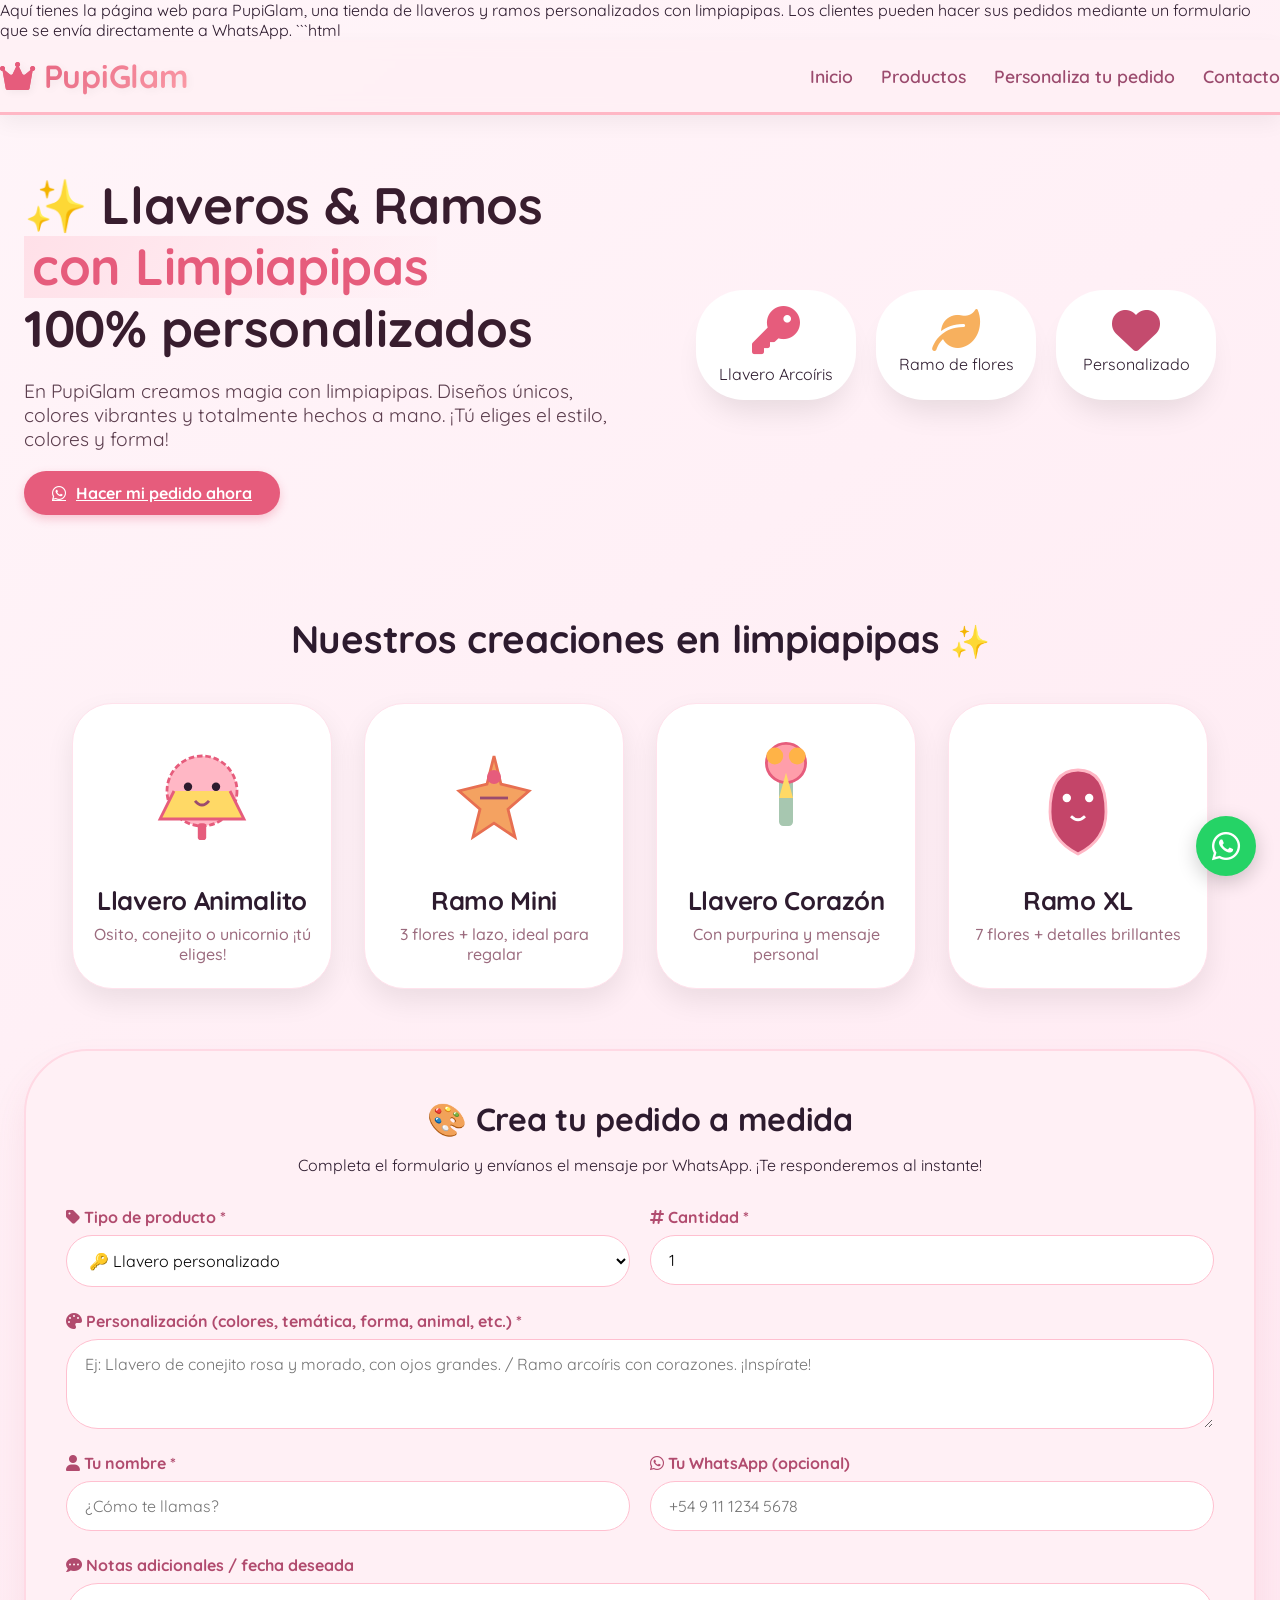
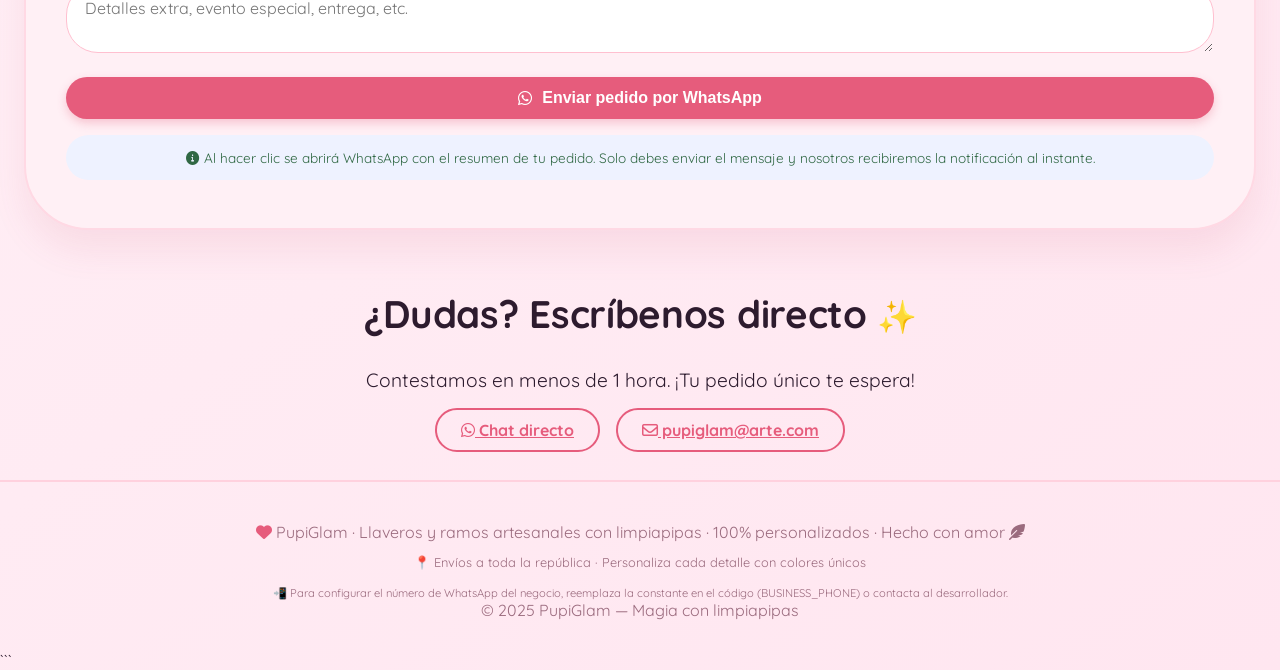
==== index.html @ 6eac9db2 "Create index.html" ====
Aquí tienes la página web para PupiGlam, una tienda de llaveros y ramos personalizados con limpiapipas. Los clientes pueden hacer sus pedidos mediante un formulario que se envía directamente a WhatsApp.

```html
<!DOCTYPE html>
<html lang="es">
<head>
  <meta charset="UTF-8">
  <meta name="viewport" content="width=device-width, initial-scale=1.0, viewport-fit=cover">
  <title>PupiGlam · Llaveros y Ramos de Limpiapipas</title>
  <!-- Fuentes y estilos base -->
  <link href="https://fonts.googleapis.com/css2?family=Quicksand:wght@400;500;600;700;800&display=swap" rel="stylesheet">
  <link rel="stylesheet" href="https://cdnjs.cloudflare.com/ajax/libs/font-awesome/6.0.0-beta3/css/all.min.css">
  <style>
    * {
      margin: 0;
      padding: 0;
      box-sizing: border-box;
    }

    body {
      font-family: 'Quicksand', sans-serif;
      background: linear-gradient(145deg, #fff5f9 0%, #ffe6f0 100%);
      color: #2d1b2e;
      scroll-behavior: smooth;
    }

    /* tipografía juguetona */
    h1, h2, h3, .logo {
      font-weight: 800;
      letter-spacing: -0.3px;
    }

    .container {
      max-width: 1280px;
      margin: 0 auto;
      padding: 0 24px;
    }

    /* header */
    header {
      background: rgba(255, 240, 245, 0.92);
      backdrop-filter: blur(8px);
      box-shadow: 0 8px 20px rgba(0,0,0,0.05);
      position: sticky;
      top: 0;
      z-index: 100;
      border-bottom: 3px solid #ffb7c5;
    }

    .navbar {
      display: flex;
      justify-content: space-between;
      align-items: center;
      padding: 16px 0;
      flex-wrap: wrap;
      gap: 12px;
    }

    .logo {
      font-size: 2rem;
      background: linear-gradient(135deg, #E65C7C, #FF9EAA);
      -webkit-background-clip: text;
      background-clip: text;
      color: transparent;
      text-shadow: 2px 2px 8px rgba(0,0,0,0.05);
      display: inline-flex;
      align-items: center;
      gap: 8px;
    }

    .logo i {
      background: none;
      color: #E65C7C;
      font-size: 2rem;
    }

    .nav-links {
      display: flex;
      gap: 28px;
      font-weight: 600;
    }

    .nav-links a {
      text-decoration: none;
      color: #9b4b6e;
      transition: 0.2s;
      font-size: 1.1rem;
    }

    .nav-links a:hover {
      color: #E65C7C;
      transform: translateY(-2px);
    }

    /* botones */
    .btn-primary {
      background: #E65C7C;
      border: none;
      padding: 12px 28px;
      border-radius: 60px;
      font-weight: 700;
      font-size: 1rem;
      color: white;
      cursor: pointer;
      transition: all 0.2s ease;
      box-shadow: 0 4px 10px rgba(230,92,124,0.3);
      display: inline-flex;
      align-items: center;
      gap: 10px;
    }

    .btn-primary:hover {
      background: #c54a68;
      transform: scale(0.97);
      box-shadow: 0 2px 6px rgba(0,0,0,0.1);
    }

    .btn-outline {
      background: transparent;
      border: 2px solid #E65C7C;
      color: #E65C7C;
      padding: 10px 24px;
      border-radius: 60px;
      font-weight: 700;
      transition: 0.2s;
    }

    .btn-outline:hover {
      background: #E65C7C;
      color: white;
    }

    /* hero */
    .hero {
      display: flex;
      flex-wrap: wrap;
      align-items: center;
      justify-content: space-between;
      padding: 60px 0 40px;
      gap: 32px;
    }

    .hero-text {
      flex: 1;
    }

    .hero-text h1 {
      font-size: 3.2rem;
      line-height: 1.2;
      color: #381d2e;
    }

    .hero-text .highlight {
      color: #E65C7C;
      background: linear-gradient(120deg, #ffe0e8, transparent);
      padding: 0 8px;
      display: inline-block;
    }

    .hero-text p {
      font-size: 1.2rem;
      margin: 20px 0;
      color: #5c3e4e;
    }

    .hero-img {
      flex: 1;
      display: flex;
      justify-content: center;
      gap: 20px;
      flex-wrap: wrap;
    }

    .fluffy-card {
      background: white;
      border-radius: 48px;
      padding: 16px;
      box-shadow: 0 20px 30px -10px rgba(0,0,0,0.1);
      text-align: center;
      width: 160px;
      transition: all 0.3s;
    }

    /* sección productos */
    .section-title {
      font-size: 2.4rem;
      text-align: center;
      margin: 60px 0 30px;
      position: relative;
    }

    .section-title:after {
      content: "✨";
      font-size: 2rem;
      margin-left: 10px;
    }

    .products-grid {
      display: flex;
      flex-wrap: wrap;
      justify-content: center;
      gap: 32px;
      margin: 40px 0;
    }

    .product-card {
      background: white;
      border-radius: 40px;
      padding: 24px 20px;
      width: 260px;
      text-align: center;
      box-shadow: 0 12px 28px rgba(0,0,0,0.08);
      transition: 0.25s;
      border: 1px solid #ffe2ec;
    }

    .product-card:hover {
      transform: translateY(-8px);
      box-shadow: 0 24px 36px rgba(230,92,124,0.2);
    }

    .product-svg {
      width: 140px;
      height: 140px;
      margin: 0 auto;
    }

    .product-card h3 {
      margin: 16px 0 8px;
      font-size: 1.6rem;
    }

    .product-card p {
      color: #9b6b7e;
      font-weight: 500;
    }

    /* formulario */
    .order-section {
      background: #fff0f5;
      border-radius: 64px;
      padding: 48px 40px;
      margin: 60px 0;
      box-shadow: 0 20px 35px rgba(197, 74, 104, 0.1);
      border: 2px solid #ffd9e4;
    }

    .form-group {
      margin-bottom: 24px;
    }

    label {
      font-weight: 700;
      display: block;
      margin-bottom: 8px;
      color: #b14b6e;
    }

    input, select, textarea {
      width: 100%;
      padding: 14px 18px;
      border-radius: 48px;
      border: 1.5px solid #ffc0d0;
      background: white;
      font-family: 'Quicksand', sans-serif;
      font-size: 1rem;
      transition: 0.2s;
    }

    textarea {
      border-radius: 32px;
      resize: vertical;
    }

    input:focus, select:focus, textarea:focus {
      outline: none;
      border-color: #E65C7C;
      box-shadow: 0 0 0 3px rgba(230,92,124,0.2);
    }

    .form-row {
      display: flex;
      gap: 20px;
      flex-wrap: wrap;
    }

    .form-row .form-group {
      flex: 1;
    }

    .whatsapp-note {
      background: #eef2ff;
      border-radius: 40px;
      padding: 14px 20px;
      font-size: 0.85rem;
      color: #306844;
      margin-top: 16px;
      text-align: center;
    }

    footer {
      text-align: center;
      padding: 40px 0 30px;
      border-top: 2px solid #ffd1de;
      margin-top: 40px;
      color: #9b6b7e;
    }

    .whatsapp-float {
      position: fixed;
      bottom: 24px;
      right: 24px;
      background: #25D366;
      width: 60px;
      height: 60px;
      border-radius: 50%;
      display: flex;
      align-items: center;
      justify-content: center;
      box-shadow: 0 6px 20px rgba(0,0,0,0.2);
      transition: 0.2s;
      z-index: 99;
    }

    .whatsapp-float a {
      color: white;
      font-size: 2rem;
    }

    .whatsapp-float:hover {
      transform: scale(1.08);
      background: #20b358;
    }

    @media (max-width: 780px) {
      .navbar {
        flex-direction: column;
      }
      .hero-text h1 {
        font-size: 2.4rem;
      }
      .order-section {
        padding: 32px 24px;
      }
      .section-title {
        font-size: 2rem;
      }
    }
  </style>
</head>
<body>

<header>
  <div class="container navbar">
    <div class="logo">
      <i class="fas fa-crown"></i> PupiGlam
    </div>
    <div class="nav-links">
      <a href="#inicio">Inicio</a>
      <a href="#productos">Productos</a>
      <a href="#pedido">Personaliza tu pedido</a>
      <a href="#contacto">Contacto</a>
    </div>
  </div>
</header>

<main>
  <!-- SECCIÓN HERO / INICIO -->
  <div class="container" id="inicio">
    <div class="hero">
      <div class="hero-text">
        <h1>✨ Llaveros & Ramos <span class="highlight">con Limpiapipas</span> <br> 100% personalizados</h1>
        <p>En PupiGlam creamos magia con limpiapipas. Diseños únicos, colores vibrantes y totalmente hechos a mano. ¡Tú eliges el estilo, colores y forma!</p>
        <a href="#pedido" class="btn-primary"><i class="fab fa-whatsapp"></i> Hacer mi pedido ahora</a>
      </div>
      <div class="hero-img">
        <div class="fluffy-card"><i class="fas fa-key" style="font-size: 3rem; color:#E65C7C;"></i><p style="margin-top: 10px;">Llavero Arcoíris</p></div>
        <div class="fluffy-card"><i class="fas fa-leaf" style="font-size: 3rem; color:#f7b05e;"></i><p>Ramo de flores</p></div>
        <div class="fluffy-card"><i class="fas fa-heart" style="font-size: 3rem; color:#c44b6e;"></i><p>Personalizado</p></div>
      </div>
    </div>
  </div>

  <!-- SECCIÓN PRODUCTOS DESTACADOS (con SVG ilustrativos de limpiapipas) -->
  <div class="container" id="productos">
    <h2 class="section-title">Nuestros creaciones en limpiapipas</h2>
    <div class="products-grid">
      <div class="product-card">
        <div class="product-svg">
          <svg viewBox="0 0 100 100" fill="none" xmlns="http://www.w3.org/2000/svg">
            <circle cx="50" cy="45" r="25" fill="#FFB7C5" stroke="#E65C7C" stroke-width="2" stroke-dasharray="4 2"/>
            <path d="M30 45 L20 65 L80 65 L70 45" fill="#FFD966" stroke="#E65C7C" stroke-width="2"/>
            <circle cx="40" cy="42" r="3" fill="#2D1B2E"/>
            <circle cx="60" cy="42" r="3" fill="#2D1B2E"/>
            <path d="M45 52 Q50 58 55 52" stroke="#9b4b6e" stroke-width="2" fill="none"/>
            <rect x="47" y="68" width="6" height="12" fill="#E65C7C" rx="2"/>
          </svg>
        </div>
        <h3>Llavero Animalito</h3>
        <p>Osito, conejito o unicornio ¡tú eliges!</p>
      </div>
      <div class="product-card">
        <div class="product-svg">
          <svg viewBox="0 0 100 100" fill="none">
            <path d="M50 20 L55 40 L75 45 L60 58 L65 78 L50 68 L35 78 L40 58 L25 45 L45 40 Z" fill="#F4A261" stroke="#E76F51" stroke-width="2"/>
            <circle cx="50" cy="35" r="5" fill="#E65C7C"/>
            <path d="M40 50 L60 50" stroke="#9b4b6e" stroke-width="2"/>
          </svg>
        </div>
        <h3>Ramo Mini</h3>
        <p>3 flores + lazo, ideal para regalar</p>
      </div>
      <div class="product-card">
        <div class="product-svg">
          <svg viewBox="0 0 100 100" fill="none">
            <rect x="45" y="30" width="10" height="40" fill="#A7C7B0" rx="3"/>
            <circle cx="50" cy="25" r="14" fill="#FF9EAA" stroke="#E65C7C" stroke-width="2"/>
            <circle cx="42" cy="20" r="6" fill="#FFB347"/>
            <circle cx="58" cy="20" r="6" fill="#FFB347"/>
            <path d="M50 32 L45 50 L55 50 Z" fill="#FFD966"/>
          </svg>
        </div>
        <h3>Llavero Corazón</h3>
        <p>Con purpurina y mensaje personal</p>
      </div>
      <div class="product-card">
        <div class="product-svg">
          <svg viewBox="0 0 100 100">
            <path d="M30 60 Q30 30 50 30 Q70 30 70 60 Q70 80 50 90 Q30 80 30 60" fill="#C44569" stroke="#FFB7C5" stroke-width="2"/>
            <circle cx="42" cy="50" r="3" fill="white"/>
            <circle cx="58" cy="50" r="3" fill="white"/>
            <path d="M45 63 Q50 68 55 63" stroke="white" stroke-width="2" fill="none"/>
          </svg>
        </div>
        <h3>Ramo XL</h3>
        <p>7 flores + detalles brillantes</p>
      </div>
    </div>
  </div>

  <!-- FORMULARIO DE PEDIDO PERSONALIZADO + NOTIFICACIÓN WHATSAPP -->
  <div class="container" id="pedido">
    <div class="order-section">
      <h2 style="font-size: 2rem; margin-bottom: 16px; text-align: center;">🎨 Crea tu pedido a medida</h2>
      <p style="text-align: center; margin-bottom: 32px;">Completa el formulario y envíanos el mensaje por WhatsApp. ¡Te responderemos al instante!</p>

      <form id="orderForm">
        <div class="form-row">
          <div class="form-group">
            <label><i class="fas fa-tag"></i> Tipo de producto *</label>
            <select id="productType" required>
              <option value="Llavero personalizado">🔑 Llavero personalizado</option>
              <option value="Ramo personalizado">💐 Ramo personalizado</option>
              <option value="Set Llavero + Ramo">🎁 Set (Llavero + Ramo)</option>
            </select>
          </div>
          <div class="form-group">
            <label><i class="fas fa-hashtag"></i> Cantidad *</label>
            <input type="number" id="quantity" min="1" value="1" required>
          </div>
        </div>

        <div class="form-group">
          <label><i class="fas fa-palette"></i> Personalización (colores, temática, forma, animal, etc.) *</label>
          <textarea id="customization" rows="3" placeholder="Ej: Llavero de conejito rosa y morado, con ojos grandes. / Ramo arcoíris con corazones. ¡Inspírate!" required></textarea>
        </div>

        <div class="form-row">
          <div class="form-group">
            <label><i class="fas fa-user"></i> Tu nombre *</label>
            <input type="text" id="customerName" placeholder="¿Cómo te llamas?" required>
          </div>
          <div class="form-group">
            <label><i class="fab fa-whatsapp"></i> Tu WhatsApp (opcional)</label>
            <input type="tel" id="customerPhone" placeholder="+54 9 11 1234 5678">
          </div>
        </div>

        <div class="form-group">
          <label><i class="fas fa-comment-dots"></i> Notas adicionales / fecha deseada</label>
          <textarea id="notes" rows="2" placeholder="Detalles extra, evento especial, entrega, etc."></textarea>
        </div>

        <button type="submit" class="btn-primary" style="width: 100%; justify-content: center;"><i class="fab fa-whatsapp"></i> Enviar pedido por WhatsApp</button>
        <div class="whatsapp-note">
          <i class="fas fa-info-circle"></i> Al hacer clic se abrirá WhatsApp con el resumen de tu pedido. Solo debes enviar el mensaje y nosotros recibiremos la notificación al instante.
        </div>
      </form>
    </div>
  </div>

  <!-- SECCIÓN CONTACTO Y REDES -->
  <div class="container" id="contacto">
    <div style="text-align: center; margin: 40px 0;">
      <h2 class="section-title">¿Dudas? Escríbenos directo</h2>
      <p style="margin-bottom: 28px; font-size: 1.2rem;">Contestamos en menos de 1 hora. ¡Tu pedido único te espera!</p>
      <a href="https://wa.me/521234567890?text=Hola%20PupiGlam%20%F0%9F%92%96%20Quiero%20informaci%C3%B3n%20sobre%20sus%20llaveros%20y%20ramos%20de%20limpiapipas" target="_blank" class="btn-outline" style="margin-right: 12px;"><i class="fab fa-whatsapp"></i> Chat directo</a>
      <a href="mailto:pupiglam@arte.com" class="btn-outline"><i class="far fa-envelope"></i> pupiglam@arte.com</a>
    </div>
  </div>
</main>

<footer>
  <div class="container">
    <p><i class="fas fa-heart" style="color:#E65C7C;"></i> PupiGlam · Llaveros y ramos artesanales con limpiapipas · 100% personalizados · Hecho con amor <i class="fas fa-feather-alt"></i></p>
    <p style="margin-top: 12px; font-size: 0.8rem;">📍 Envíos a toda la república · Personaliza cada detalle con colores únicos</p>
    <p style="margin-top: 16px; font-size: 0.7rem;">📲 Para configurar el número de WhatsApp del negocio, reemplaza la constante en el código (BUSINESS_PHONE) o contacta al desarrollador.</p>
    <p>© 2025 PupiGlam — Magia con limpiapipas</p>
  </div>
</footer>

<!-- Botón flotante WhatsApp -->
<div class="whatsapp-float">
  <a href="https://wa.me/521234567890?text=Hola%20PupiGlam%20%F0%9F%8C%88%20Quiero%20hacer%20un%20pedido%20personalizado" target="_blank" aria-label="WhatsApp"><i class="fab fa-whatsapp"></i></a>
</div>

<script>
  // NÚMERO DE WHATSAPP DEL NEGOCIO (¡CAMBIA ESTE NÚMERO POR EL TUYO!)
  // Formato internacional sin '+' ni espacios, solo números. Ejemplo para México: 521234567890
  const BUSINESS_PHONE = "521234567890";   // <--- REEMPLAZA con el número real del negocio (código país + número)
  // Si tu código es +34 600 000 000 → "34600000000" (sin el +)

  // Elementos del formulario
  const form = document.getElementById('orderForm');
  
  form.addEventListener('submit', function(e) {
    e.preventDefault();

    // Obtener valores
    const productType = document.getElementById('productType').value;
    let quantity = document.getElementById('quantity').value;
    if (!quantity || quantity < 1) quantity = 1;
    const customization = document.getElementById('customization').value.trim();
    const customerName = document.getElementById('customerName').value.trim();
    const customerPhone = document.getElementById('customerPhone').value.trim();
    const notes = document.getElementById('notes').value.trim();

    // Validaciones básicas
    if (!customerName) {
      alert("💖 Por favor, ingresa tu nombre para que podamos saludarte.");
      document.getElementById('customerName').focus();
      return;
    }
    if (!customization) {
      alert("🎨 Cuéntanos cómo quieres tu pedido (colores, diseño, detalles). ¡Así lo haremos único!");
      document.getElementById('customization').focus();
      return;
    }

    // Construir mensaje para WhatsApp (con emojis y formato legible)
    let message = `✨ *NUEVO PEDIDO PUPIGLAM* ✨%0A`;
    message += `%0A🧸 *Producto:* ${productType}%0A`;
    message += `🔢 *Cantidad:* ${quantity}%0A`;
    message += `🎨 *Personalización:* ${customization}%0A`;
    message += `👤 *Nombre:* ${customerName}%0A`;
    if (customerPhone) {
      message += `📞 *WhatsApp del cliente:* ${customerPhone}%0A`;
    }
    if (notes) {
      message += `📝 *Notas adicionales:* ${notes}%0A`;
    }
    message += `%0A🌸 *Gracias por confiar en PupiGlam!* Respondemos en breve.`;

    // Codificar mensaje para URL
    const encodedMessage = encodeURIComponent(message);
    
    // Crear link de WhatsApp
    const waLink = `https://wa.me/${BUSINESS_PHONE}?text=${encodedMessage}`;
    
    // Abrir WhatsApp en nueva pestaña
    window.open(waLink, '_blank');
    
    // Opcional: mostrar alerta amigable
    setTimeout(() => {
      alert("✅ ¡Listo! Se abrió WhatsApp con los detalles de tu pedido.\nSolo envía el mensaje y nosotros lo recibiremos al instante. 💬");
    }, 300);
  });

  // Pequeño helper para que los enlaces internos del menú naveguen suavemente
  document.querySelectorAll('.nav-links a, .btn-primary[href="#pedido"]').forEach(anchor => {
    anchor.addEventListener('click', function(e) {
      const href = this.getAttribute('href');
      if (href && href.startsWith('#')) {
        e.preventDefault();
        const targetId = href.substring(1);
        const targetElement = document.getElementById(targetId);
        if (targetElement) {
          targetElement.scrollIntoView({ behavior: 'smooth', block: 'start' });
        }
      }
    });
  });
</script>
<!-- Nota para el negocio: para que el WhatsApp funcione correctamente, cambiar BUSINESS_PHONE por el número real del negocio. 
     Ejemplo: si el número es +54 9 11 1234-5678 → "5491112345678". 
     También puedes modificar el número en los botones flotantes y directos manualmente -->
</body>
</html>
```
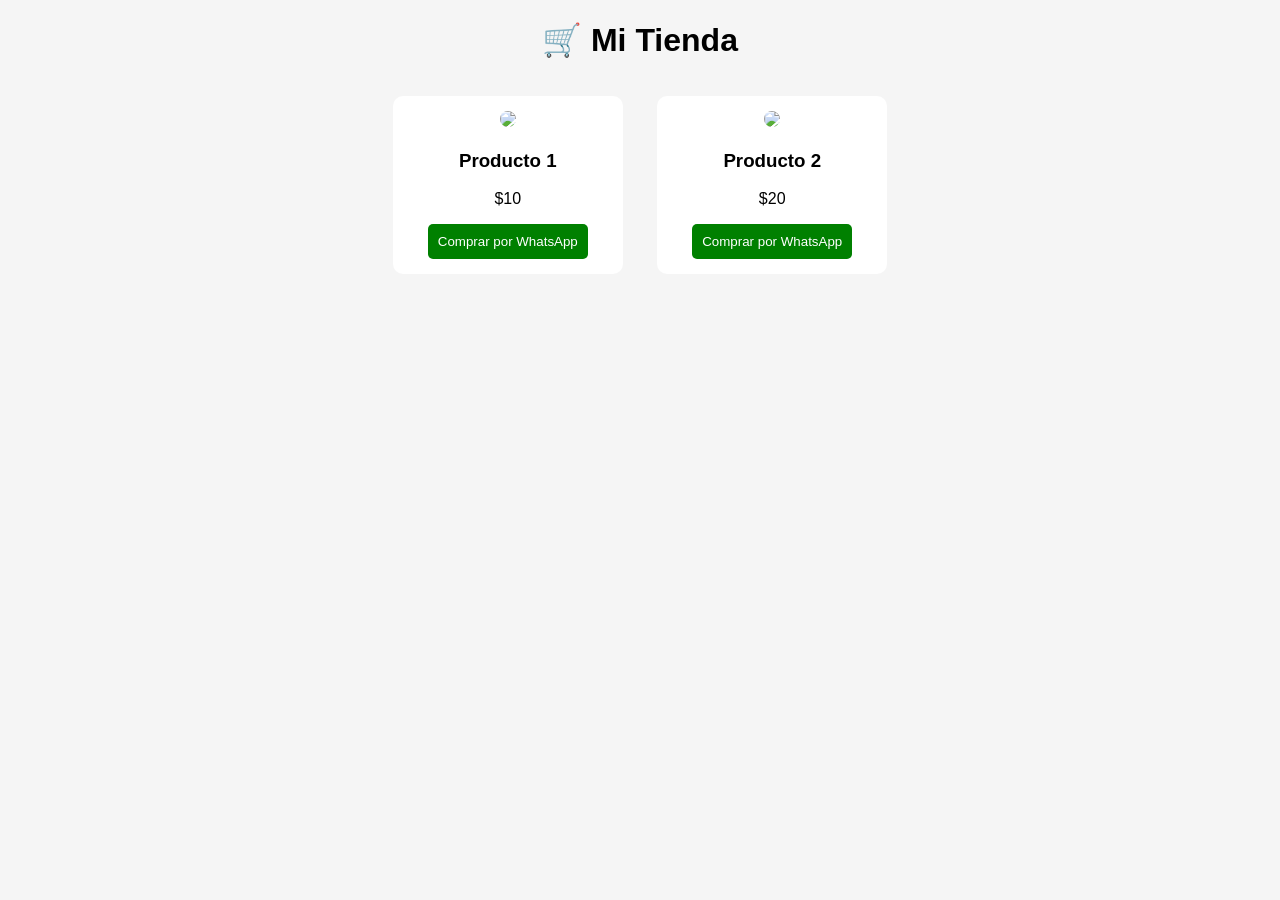
==== commit 30644ae8: "Create index.html" ====
--- a/index.html
+++ b/index.html
@@ -1,599 +1,79 @@
-Aquí tienes la página web para PupiGlam, una tienda de llaveros y ramos personalizados con limpiapipas. Los clientes pueden hacer sus pedidos mediante un formulario que se envía directamente a WhatsApp.
-
-```html
 <!DOCTYPE html>
 <html lang="es">
 <head>
-  <meta charset="UTF-8">
-  <meta name="viewport" content="width=device-width, initial-scale=1.0, viewport-fit=cover">
-  <title>PupiGlam · Llaveros y Ramos de Limpiapipas</title>
-  <!-- Fuentes y estilos base -->
-  <link href="https://fonts.googleapis.com/css2?family=Quicksand:wght@400;500;600;700;800&display=swap" rel="stylesheet">
-  <link rel="stylesheet" href="https://cdnjs.cloudflare.com/ajax/libs/font-awesome/6.0.0-beta3/css/all.min.css">
-  <style>
-    * {
-      margin: 0;
-      padding: 0;
-      box-sizing: border-box;
-    }
+<meta charset="UTF-8">
+<title>Mi Tienda</title>
+<style>
+body {
+    font-family: Arial;
+    background: #f5f5f5;
+    text-align: center;
+}
+.producto {
+    background: white;
+    margin: 15px;
+    padding: 15px;
+    border-radius: 10px;
+    display: inline-block;
+    width: 200px;
+}
+img {
+    width: 100%;
+    border-radius: 10px;
+}
+button {
+    background: green;
+    color: white;
+    border: none;
+    padding: 10px;
+    border-radius: 5px;
+}
+</style>
+</head>
 
-    body {
-      font-family: 'Quicksand', sans-serif;
-      background: linear-gradient(145deg, #fff5f9 0%, #ffe6f0 100%);
-      color: #2d1b2e;
-      scroll-behavior: smooth;
-    }
-
-    /* tipografía juguetona */
-    h1, h2, h3, .logo {
-      font-weight: 800;
-      letter-spacing: -0.3px;
-    }
-
-    .container {
-      max-width: 1280px;
-      margin: 0 auto;
-      padding: 0 24px;
-    }
-
-    /* header */
-    header {
-      background: rgba(255, 240, 245, 0.92);
-      backdrop-filter: blur(8px);
-      box-shadow: 0 8px 20px rgba(0,0,0,0.05);
-      position: sticky;
-      top: 0;
-      z-index: 100;
-      border-bottom: 3px solid #ffb7c5;
-    }
-
-    .navbar {
-      display: flex;
-      justify-content: space-between;
-      align-items: center;
-      padding: 16px 0;
-      flex-wrap: wrap;
-      gap: 12px;
-    }
-
-    .logo {
-      font-size: 2rem;
-      background: linear-gradient(135deg, #E65C7C, #FF9EAA);
-      -webkit-background-clip: text;
-      background-clip: text;
-      color: transparent;
-      text-shadow: 2px 2px 8px rgba(0,0,0,0.05);
-      display: inline-flex;
-      align-items: center;
-      gap: 8px;
-    }
-
-    .logo i {
-      background: none;
-      color: #E65C7C;
-      font-size: 2rem;
-    }
-
-    .nav-links {
-      display: flex;
-      gap: 28px;
-      font-weight: 600;
-    }
-
-    .nav-links a {
-      text-decoration: none;
-      color: #9b4b6e;
-      transition: 0.2s;
-      font-size: 1.1rem;
-    }
-
-    .nav-links a:hover {
-      color: #E65C7C;
-      transform: translateY(-2px);
-    }
-
-    /* botones */
-    .btn-primary {
-      background: #E65C7C;
-      border: none;
-      padding: 12px 28px;
-      border-radius: 60px;
-      font-weight: 700;
-      font-size: 1rem;
-      color: white;
-      cursor: pointer;
-      transition: all 0.2s ease;
-      box-shadow: 0 4px 10px rgba(230,92,124,0.3);
-      display: inline-flex;
-      align-items: center;
-      gap: 10px;
-    }
-
-    .btn-primary:hover {
-      background: #c54a68;
-      transform: scale(0.97);
-      box-shadow: 0 2px 6px rgba(0,0,0,0.1);
-    }
-
-    .btn-outline {
-      background: transparent;
-      border: 2px solid #E65C7C;
-      color: #E65C7C;
-      padding: 10px 24px;
-      border-radius: 60px;
-      font-weight: 700;
-      transition: 0.2s;
-    }
-
-    .btn-outline:hover {
-      background: #E65C7C;
-      color: white;
-    }
-
-    /* hero */
-    .hero {
-      display: flex;
-      flex-wrap: wrap;
-      align-items: center;
-      justify-content: space-between;
-      padding: 60px 0 40px;
-      gap: 32px;
-    }
-
-    .hero-text {
-      flex: 1;
-    }
-
-    .hero-text h1 {
-      font-size: 3.2rem;
-      line-height: 1.2;
-      color: #381d2e;
-    }
-
-    .hero-text .highlight {
-      color: #E65C7C;
-      background: linear-gradient(120deg, #ffe0e8, transparent);
-      padding: 0 8px;
-      display: inline-block;
-    }
-
-    .hero-text p {
-      font-size: 1.2rem;
-      margin: 20px 0;
-      color: #5c3e4e;
-    }
-
-    .hero-img {
-      flex: 1;
-      display: flex;
-      justify-content: center;
-      gap: 20px;
-      flex-wrap: wrap;
-    }
-
-    .fluffy-card {
-      background: white;
-      border-radius: 48px;
-      padding: 16px;
-      box-shadow: 0 20px 30px -10px rgba(0,0,0,0.1);
-      text-align: center;
-      width: 160px;
-      transition: all 0.3s;
-    }
-
-    /* sección productos */
-    .section-title {
-      font-size: 2.4rem;
-      text-align: center;
-      margin: 60px 0 30px;
-      position: relative;
-    }
-
-    .section-title:after {
-      content: "✨";
-      font-size: 2rem;
-      margin-left: 10px;
-    }
-
-    .products-grid {
-      display: flex;
-      flex-wrap: wrap;
-      justify-content: center;
-      gap: 32px;
-      margin: 40px 0;
-    }
-
-    .product-card {
-      background: white;
-      border-radius: 40px;
-      padding: 24px 20px;
-      width: 260px;
-      text-align: center;
-      box-shadow: 0 12px 28px rgba(0,0,0,0.08);
-      transition: 0.25s;
-      border: 1px solid #ffe2ec;
-    }
-
-    .product-card:hover {
-      transform: translateY(-8px);
-      box-shadow: 0 24px 36px rgba(230,92,124,0.2);
-    }
-
-    .product-svg {
-      width: 140px;
-      height: 140px;
-      margin: 0 auto;
-    }
-
-    .product-card h3 {
-      margin: 16px 0 8px;
-      font-size: 1.6rem;
-    }
-
-    .product-card p {
-      color: #9b6b7e;
-      font-weight: 500;
-    }
-
-    /* formulario */
-    .order-section {
-      background: #fff0f5;
-      border-radius: 64px;
-      padding: 48px 40px;
-      margin: 60px 0;
-      box-shadow: 0 20px 35px rgba(197, 74, 104, 0.1);
-      border: 2px solid #ffd9e4;
-    }
-
-    .form-group {
-      margin-bottom: 24px;
-    }
-
-    label {
-      font-weight: 700;
-      display: block;
-      margin-bottom: 8px;
-      color: #b14b6e;
-    }
-
-    input, select, textarea {
-      width: 100%;
-      padding: 14px 18px;
-      border-radius: 48px;
-      border: 1.5px solid #ffc0d0;
-      background: white;
-      font-family: 'Quicksand', sans-serif;
-      font-size: 1rem;
-      transition: 0.2s;
-    }
-
-    textarea {
-      border-radius: 32px;
-      resize: vertical;
-    }
-
-    input:focus, select:focus, textarea:focus {
-      outline: none;
-      border-color: #E65C7C;
-      box-shadow: 0 0 0 3px rgba(230,92,124,0.2);
-    }
-
-    .form-row {
-      display: flex;
-      gap: 20px;
-      flex-wrap: wrap;
-    }
-
-    .form-row .form-group {
-      flex: 1;
-    }
-
-    .whatsapp-note {
-      background: #eef2ff;
-      border-radius: 40px;
-      padding: 14px 20px;
-      font-size: 0.85rem;
-      color: #306844;
-      margin-top: 16px;
-      text-align: center;
-    }
-
-    footer {
-      text-align: center;
-      padding: 40px 0 30px;
-      border-top: 2px solid #ffd1de;
-      margin-top: 40px;
-      color: #9b6b7e;
-    }
-
-    .whatsapp-float {
-      position: fixed;
-      bottom: 24px;
-      right: 24px;
-      background: #25D366;
-      width: 60px;
-      height: 60px;
-      border-radius: 50%;
-      display: flex;
-      align-items: center;
-      justify-content: center;
-      box-shadow: 0 6px 20px rgba(0,0,0,0.2);
-      transition: 0.2s;
-      z-index: 99;
-    }
-
-    .whatsapp-float a {
-      color: white;
-      font-size: 2rem;
-    }
-
-    .whatsapp-float:hover {
-      transform: scale(1.08);
-      background: #20b358;
-    }
-
-    @media (max-width: 780px) {
-      .navbar {
-        flex-direction: column;
-      }
-      .hero-text h1 {
-        font-size: 2.4rem;
-      }
-      .order-section {
-        padding: 32px 24px;
-      }
-      .section-title {
-        font-size: 2rem;
-      }
-    }
-  </style>
-</head>
 <body>
 
-<header>
-  <div class="container navbar">
-    <div class="logo">
-      <i class="fas fa-crown"></i> PupiGlam
-    </div>
-    <div class="nav-links">
-      <a href="#inicio">Inicio</a>
-      <a href="#productos">Productos</a>
-      <a href="#pedido">Personaliza tu pedido</a>
-      <a href="#contacto">Contacto</a>
-    </div>
-  </div>
-</header>
+<h1>🛒 Mi Tienda</h1>
 
-<main>
-  <!-- SECCIÓN HERO / INICIO -->
-  <div class="container" id="inicio">
-    <div class="hero">
-      <div class="hero-text">
-        <h1>✨ Llaveros & Ramos <span class="highlight">con Limpiapipas</span> <br> 100% personalizados</h1>
-        <p>En PupiGlam creamos magia con limpiapipas. Diseños únicos, colores vibrantes y totalmente hechos a mano. ¡Tú eliges el estilo, colores y forma!</p>
-        <a href="#pedido" class="btn-primary"><i class="fab fa-whatsapp"></i> Hacer mi pedido ahora</a>
-      </div>
-      <div class="hero-img">
-        <div class="fluffy-card"><i class="fas fa-key" style="font-size: 3rem; color:#E65C7C;"></i><p style="margin-top: 10px;">Llavero Arcoíris</p></div>
-        <div class="fluffy-card"><i class="fas fa-leaf" style="font-size: 3rem; color:#f7b05e;"></i><p>Ramo de flores</p></div>
-        <div class="fluffy-card"><i class="fas fa-heart" style="font-size: 3rem; color:#c44b6e;"></i><p>Personalizado</p></div>
-      </div>
-    </div>
-  </div>
-
-  <!-- SECCIÓN PRODUCTOS DESTACADOS (con SVG ilustrativos de limpiapipas) -->
-  <div class="container" id="productos">
-    <h2 class="section-title">Nuestros creaciones en limpiapipas</h2>
-    <div class="products-grid">
-      <div class="product-card">
-        <div class="product-svg">
-          <svg viewBox="0 0 100 100" fill="none" xmlns="http://www.w3.org/2000/svg">
-            <circle cx="50" cy="45" r="25" fill="#FFB7C5" stroke="#E65C7C" stroke-width="2" stroke-dasharray="4 2"/>
-            <path d="M30 45 L20 65 L80 65 L70 45" fill="#FFD966" stroke="#E65C7C" stroke-width="2"/>
-            <circle cx="40" cy="42" r="3" fill="#2D1B2E"/>
-            <circle cx="60" cy="42" r="3" fill="#2D1B2E"/>
-            <path d="M45 52 Q50 58 55 52" stroke="#9b4b6e" stroke-width="2" fill="none"/>
-            <rect x="47" y="68" width="6" height="12" fill="#E65C7C" rx="2"/>
-          </svg>
-        </div>
-        <h3>Llavero Animalito</h3>
-        <p>Osito, conejito o unicornio ¡tú eliges!</p>
-      </div>
-      <div class="product-card">
-        <div class="product-svg">
-          <svg viewBox="0 0 100 100" fill="none">
-            <path d="M50 20 L55 40 L75 45 L60 58 L65 78 L50 68 L35 78 L40 58 L25 45 L45 40 Z" fill="#F4A261" stroke="#E76F51" stroke-width="2"/>
-            <circle cx="50" cy="35" r="5" fill="#E65C7C"/>
-            <path d="M40 50 L60 50" stroke="#9b4b6e" stroke-width="2"/>
-          </svg>
-        </div>
-        <h3>Ramo Mini</h3>
-        <p>3 flores + lazo, ideal para regalar</p>
-      </div>
-      <div class="product-card">
-        <div class="product-svg">
-          <svg viewBox="0 0 100 100" fill="none">
-            <rect x="45" y="30" width="10" height="40" fill="#A7C7B0" rx="3"/>
-            <circle cx="50" cy="25" r="14" fill="#FF9EAA" stroke="#E65C7C" stroke-width="2"/>
-            <circle cx="42" cy="20" r="6" fill="#FFB347"/>
-            <circle cx="58" cy="20" r="6" fill="#FFB347"/>
-            <path d="M50 32 L45 50 L55 50 Z" fill="#FFD966"/>
-          </svg>
-        </div>
-        <h3>Llavero Corazón</h3>
-        <p>Con purpurina y mensaje personal</p>
-      </div>
-      <div class="product-card">
-        <div class="product-svg">
-          <svg viewBox="0 0 100 100">
-            <path d="M30 60 Q30 30 50 30 Q70 30 70 60 Q70 80 50 90 Q30 80 30 60" fill="#C44569" stroke="#FFB7C5" stroke-width="2"/>
-            <circle cx="42" cy="50" r="3" fill="white"/>
-            <circle cx="58" cy="50" r="3" fill="white"/>
-            <path d="M45 63 Q50 68 55 63" stroke="white" stroke-width="2" fill="none"/>
-          </svg>
-        </div>
-        <h3>Ramo XL</h3>
-        <p>7 flores + detalles brillantes</p>
-      </div>
-    </div>
-  </div>
-
-  <!-- FORMULARIO DE PEDIDO PERSONALIZADO + NOTIFICACIÓN WHATSAPP -->
-  <div class="container" id="pedido">
-    <div class="order-section">
-      <h2 style="font-size: 2rem; margin-bottom: 16px; text-align: center;">🎨 Crea tu pedido a medida</h2>
-      <p style="text-align: center; margin-bottom: 32px;">Completa el formulario y envíanos el mensaje por WhatsApp. ¡Te responderemos al instante!</p>
-
-      <form id="orderForm">
-        <div class="form-row">
-          <div class="form-group">
-            <label><i class="fas fa-tag"></i> Tipo de producto *</label>
-            <select id="productType" required>
-              <option value="Llavero personalizado">🔑 Llavero personalizado</option>
-              <option value="Ramo personalizado">💐 Ramo personalizado</option>
-              <option value="Set Llavero + Ramo">🎁 Set (Llavero + Ramo)</option>
-            </select>
-          </div>
-          <div class="form-group">
-            <label><i class="fas fa-hashtag"></i> Cantidad *</label>
-            <input type="number" id="quantity" min="1" value="1" required>
-          </div>
-        </div>
-
-        <div class="form-group">
-          <label><i class="fas fa-palette"></i> Personalización (colores, temática, forma, animal, etc.) *</label>
-          <textarea id="customization" rows="3" placeholder="Ej: Llavero de conejito rosa y morado, con ojos grandes. / Ramo arcoíris con corazones. ¡Inspírate!" required></textarea>
-        </div>
-
-        <div class="form-row">
-          <div class="form-group">
-            <label><i class="fas fa-user"></i> Tu nombre *</label>
-            <input type="text" id="customerName" placeholder="¿Cómo te llamas?" required>
-          </div>
-          <div class="form-group">
-            <label><i class="fab fa-whatsapp"></i> Tu WhatsApp (opcional)</label>
-            <input type="tel" id="customerPhone" placeholder="+54 9 11 1234 5678">
-          </div>
-        </div>
-
-        <div class="form-group">
-          <label><i class="fas fa-comment-dots"></i> Notas adicionales / fecha deseada</label>
-          <textarea id="notes" rows="2" placeholder="Detalles extra, evento especial, entrega, etc."></textarea>
-        </div>
-
-        <button type="submit" class="btn-primary" style="width: 100%; justify-content: center;"><i class="fab fa-whatsapp"></i> Enviar pedido por WhatsApp</button>
-        <div class="whatsapp-note">
-          <i class="fas fa-info-circle"></i> Al hacer clic se abrirá WhatsApp con el resumen de tu pedido. Solo debes enviar el mensaje y nosotros recibiremos la notificación al instante.
-        </div>
-      </form>
-    </div>
-  </div>
-
-  <!-- SECCIÓN CONTACTO Y REDES -->
-  <div class="container" id="contacto">
-    <div style="text-align: center; margin: 40px 0;">
-      <h2 class="section-title">¿Dudas? Escríbenos directo</h2>
-      <p style="margin-bottom: 28px; font-size: 1.2rem;">Contestamos en menos de 1 hora. ¡Tu pedido único te espera!</p>
-      <a href="https://wa.me/521234567890?text=Hola%20PupiGlam%20%F0%9F%92%96%20Quiero%20informaci%C3%B3n%20sobre%20sus%20llaveros%20y%20ramos%20de%20limpiapipas" target="_blank" class="btn-outline" style="margin-right: 12px;"><i class="fab fa-whatsapp"></i> Chat directo</a>
-      <a href="mailto:pupiglam@arte.com" class="btn-outline"><i class="far fa-envelope"></i> pupiglam@arte.com</a>
-    </div>
-  </div>
-</main>
-
-<footer>
-  <div class="container">
-    <p><i class="fas fa-heart" style="color:#E65C7C;"></i> PupiGlam · Llaveros y ramos artesanales con limpiapipas · 100% personalizados · Hecho con amor <i class="fas fa-feather-alt"></i></p>
-    <p style="margin-top: 12px; font-size: 0.8rem;">📍 Envíos a toda la república · Personaliza cada detalle con colores únicos</p>
-    <p style="margin-top: 16px; font-size: 0.7rem;">📲 Para configurar el número de WhatsApp del negocio, reemplaza la constante en el código (BUSINESS_PHONE) o contacta al desarrollador.</p>
-    <p>© 2025 PupiGlam — Magia con limpiapipas</p>
-  </div>
-</footer>
-
-<!-- Botón flotante WhatsApp -->
-<div class="whatsapp-float">
-  <a href="https://wa.me/521234567890?text=Hola%20PupiGlam%20%F0%9F%8C%88%20Quiero%20hacer%20un%20pedido%20personalizado" target="_blank" aria-label="WhatsApp"><i class="fab fa-whatsapp"></i></a>
-</div>
+<div id="productos"></div>
 
 <script>
-  // NÚMERO DE WHATSAPP DEL NEGOCIO (¡CAMBIA ESTE NÚMERO POR EL TUYO!)
-  // Formato internacional sin '+' ni espacios, solo números. Ejemplo para México: 521234567890
-  const BUSINESS_PHONE = "521234567890";   // <--- REEMPLAZA con el número real del negocio (código país + número)
-  // Si tu código es +34 600 000 000 → "34600000000" (sin el +)
+// 🔴 CAMBIA ESTE NÚMERO POR EL TUYO (con código país)
+let numero = "+53 5 9227882";
 
-  // Elementos del formulario
-  const form = document.getElementById('orderForm');
-  
-  form.addEventListener('submit', function(e) {
-    e.preventDefault();
+// 📦 LISTA DE PRODUCTOS (tú los editas aquí)
+let productos = [
+    {
+        nombre: "Producto 1",
+        precio: "$10",
+        imagen: "https://via.placeholder.com/200"
+    },
+    {
+        nombre: "Producto 2",
+        precio: "$20",
+        imagen: "https://via.placeholder.com/200"
+    }
+];
 
-    // Obtener valores
-    const productType = document.getElementById('productType').value;
-    let quantity = document.getElementById('quantity').value;
-    if (!quantity || quantity < 1) quantity = 1;
-    const customization = document.getElementById('customization').value.trim();
-    const customerName = document.getElementById('customerName').value.trim();
-    const customerPhone = document.getElementById('customerPhone').value.trim();
-    const notes = document.getElementById('notes').value.trim();
+// 🧠 CREAR PRODUCTOS EN LA WEB
+let contenedor = document.getElementById("productos");
 
-    // Validaciones básicas
-    if (!customerName) {
-      alert("💖 Por favor, ingresa tu nombre para que podamos saludarte.");
-      document.getElementById('customerName').focus();
-      return;
-    }
-    if (!customization) {
-      alert("🎨 Cuéntanos cómo quieres tu pedido (colores, diseño, detalles). ¡Así lo haremos único!");
-      document.getElementById('customization').focus();
-      return;
-    }
+productos.forEach(p => {
+    let mensaje = `Hola, quiero comprar ${p.nombre} por ${p.precio}`;
+    let link = `https://wa.me/${numero}?text=${encodeURIComponent(mensaje)}`;
 
-    // Construir mensaje para WhatsApp (con emojis y formato legible)
-    let message = `✨ *NUEVO PEDIDO PUPIGLAM* ✨%0A`;
-    message += `%0A🧸 *Producto:* ${productType}%0A`;
-    message += `🔢 *Cantidad:* ${quantity}%0A`;
-    message += `🎨 *Personalización:* ${customization}%0A`;
-    message += `👤 *Nombre:* ${customerName}%0A`;
-    if (customerPhone) {
-      message += `📞 *WhatsApp del cliente:* ${customerPhone}%0A`;
-    }
-    if (notes) {
-      message += `📝 *Notas adicionales:* ${notes}%0A`;
-    }
-    message += `%0A🌸 *Gracias por confiar en PupiGlam!* Respondemos en breve.`;
+    contenedor.innerHTML += `
+        <div class="producto">
+            <img src="${p.imagen}">
+            <h3>${p.nombre}</h3>
+            <p>${p.precio}</p>
+            <a href="${link}" target="_blank">
+                <button>Comprar por WhatsApp</button>
+            </a>
+        </div>
+    `;
+});
+</script>
 
-    // Codificar mensaje para URL
-    const encodedMessage = encodeURIComponent(message);
-    
-    // Crear link de WhatsApp
-    const waLink = `https://wa.me/${BUSINESS_PHONE}?text=${encodedMessage}`;
-    
-    // Abrir WhatsApp en nueva pestaña
-    window.open(waLink, '_blank');
-    
-    // Opcional: mostrar alerta amigable
-    setTimeout(() => {
-      alert("✅ ¡Listo! Se abrió WhatsApp con los detalles de tu pedido.\nSolo envía el mensaje y nosotros lo recibiremos al instante. 💬");
-    }, 300);
-  });
-
-  // Pequeño helper para que los enlaces internos del menú naveguen suavemente
-  document.querySelectorAll('.nav-links a, .btn-primary[href="#pedido"]').forEach(anchor => {
-    anchor.addEventListener('click', function(e) {
-      const href = this.getAttribute('href');
-      if (href && href.startsWith('#')) {
-        e.preventDefault();
-        const targetId = href.substring(1);
-        const targetElement = document.getElementById(targetId);
-        if (targetElement) {
-          targetElement.scrollIntoView({ behavior: 'smooth', block: 'start' });
-        }
-      }
-    });
-  });
-</script>
-<!-- Nota para el negocio: para que el WhatsApp funcione correctamente, cambiar BUSINESS_PHONE por el número real del negocio. 
-     Ejemplo: si el número es +54 9 11 1234-5678 → "5491112345678". 
-     También puedes modificar el número en los botones flotantes y directos manualmente -->
 </body>
 </html>
-```
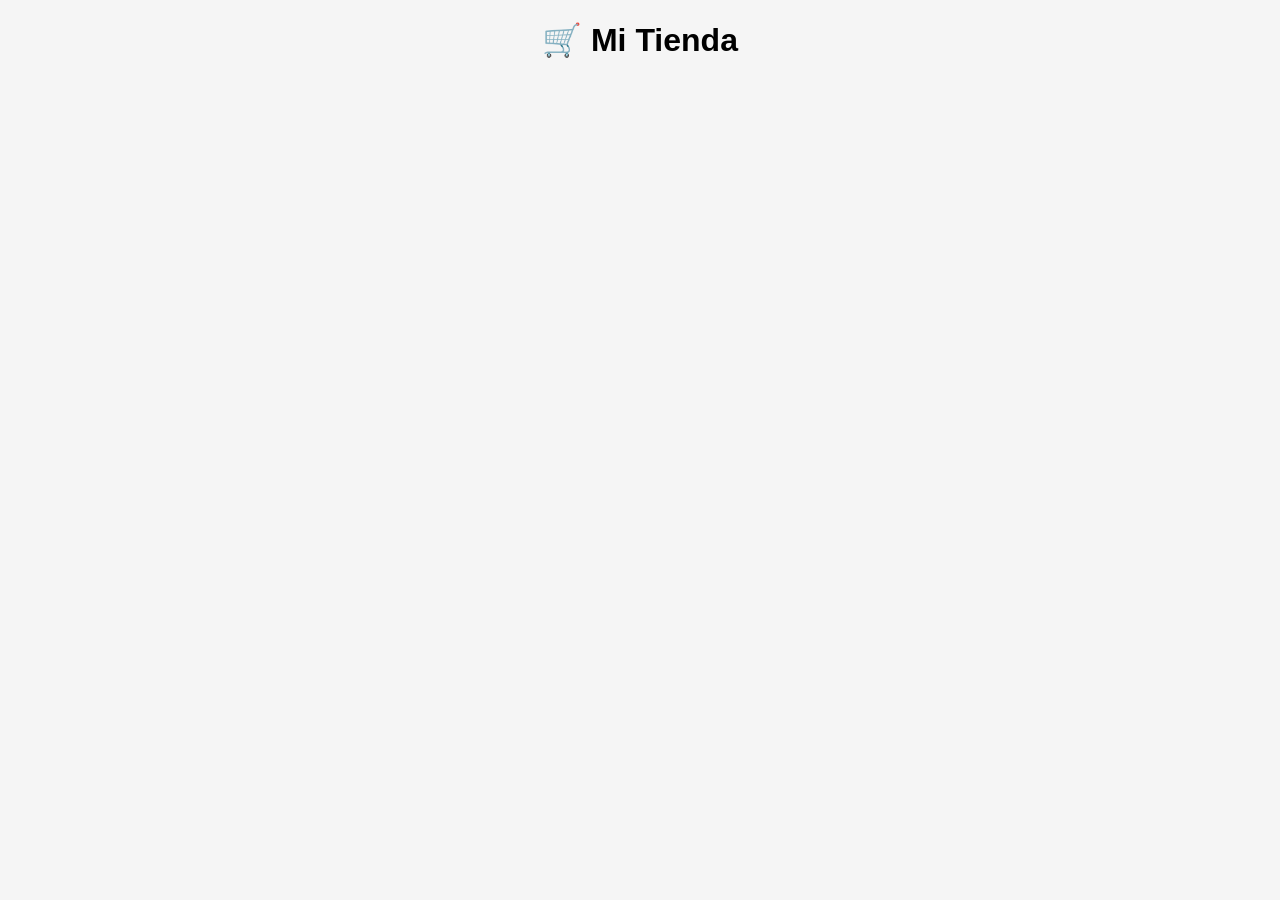
==== commit 04da2da4: "Create index.html" ====
--- a/index.html
+++ b/index.html
@@ -2,7 +2,7 @@
 <html lang="es">
 <head>
 <meta charset="UTF-8">
-<title>Mi Tienda</title>
+<title>PupiGlam</title>
 <style>
 body {
     font-family: Arial;
@@ -38,14 +38,13 @@
 <div id="productos"></div>
 
 <script>
-// 🔴 CAMBIA ESTE NÚMERO POR EL TUYO (con código país)
-let numero = "+53 5 9227882";
+//let numero = "+5359227882";
 
 // 📦 LISTA DE PRODUCTOS (tú los editas aquí)
 let productos = [
     {
-        nombre: "Producto 1",
-        precio: "$10",
+        nombre: "llaveros",
+        precio: "$200",
         imagen: "https://via.placeholder.com/200"
     },
     {
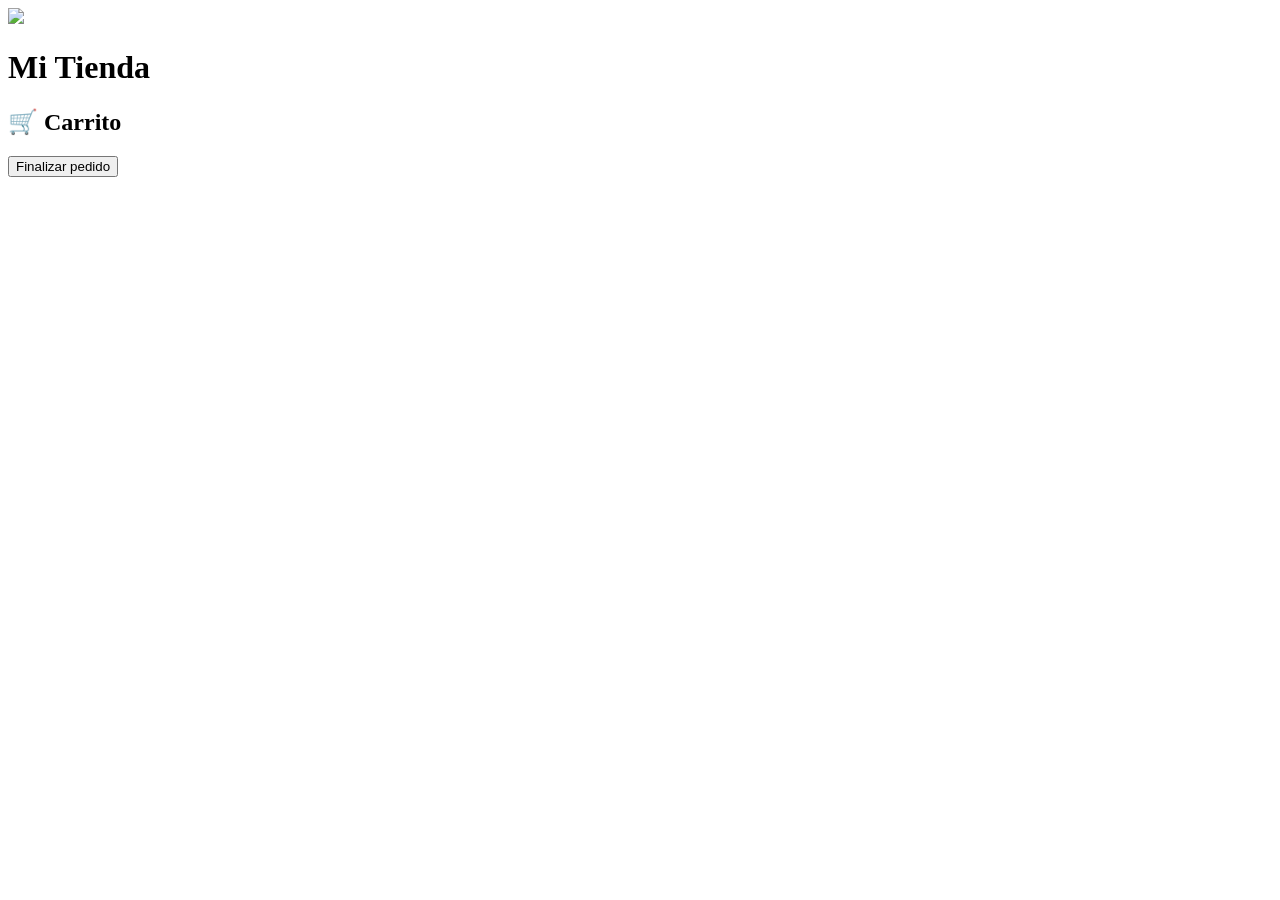
==== commit 9de812ee: "Create index.html" ====
--- a/index.html
+++ b/index.html
@@ -1,78 +1,29 @@
 <!DOCTYPE html>
 <html lang="es">
 <head>
-<meta charset="UTF-8">
-<title>PupiGlam</title>
-<style>
-body {
-    font-family: Arial;
-    background: #f5f5f5;
-    text-align: center;
-}
-.producto {
-    background: white;
-    margin: 15px;
-    padding: 15px;
-    border-radius: 10px;
-    display: inline-block;
-    width: 200px;
-}
-img {
-    width: 100%;
-    border-radius: 10px;
-}
-button {
-    background: green;
-    color: white;
-    border: none;
-    padding: 10px;
-    border-radius: 5px;
-}
-</style>
+  <meta charset="UTF-8">
+  <title>Tienda</title>
+  <link rel="stylesheet" href="style.css">
 </head>
-
 <body>
 
-<h1>🛒 Mi Tienda</h1>
+<header>
+  <img src="logo.png" class="logo">
+  <h1>Mi Tienda</h1>
+</header>
 
-<div id="productos"></div>
+<nav id="categorias"></nav>
 
-<script>
-//let numero = "+5359227882";
+<section id="productos"></section>
 
-// 📦 LISTA DE PRODUCTOS (tú los editas aquí)
-let productos = [
-    {
-        nombre: "llaveros",
-        precio: "$200",
-        imagen: "https://via.placeholder.com/200"
-    },
-    {
-        nombre: "Producto 2",
-        precio: "$20",
-        imagen: "https://via.placeholder.com/200"
-    }
-];
+<h2>🛒 Carrito</h2>
+<ul id="carrito"></ul>
 
-// 🧠 CREAR PRODUCTOS EN LA WEB
-let contenedor = document.getElementById("productos");
+<button onclick="enviarWhatsApp()">Finalizar pedido</button>
 
-productos.forEach(p => {
-    let mensaje = `Hola, quiero comprar ${p.nombre} por ${p.precio}`;
-    let link = `https://wa.me/${numero}?text=${encodeURIComponent(mensaje)}`;
-
-    contenedor.innerHTML += `
-        <div class="producto">
-            <img src="${p.imagen}">
-            <h3>${p.nombre}</h3>
-            <p>${p.precio}</p>
-            <a href="${link}" target="_blank">
-                <button>Comprar por WhatsApp</button>
-            </a>
-        </div>
-    `;
-});
-</script>
+<script src="https://www.gstatic.com/firebasejs/10.7.1/firebase-app.js"></script>
+<script src="https://www.gstatic.com/firebasejs/10.7.1/firebase-firestore.js"></script>
+<script src="app.js"></script>
 
 </body>
 </html>
